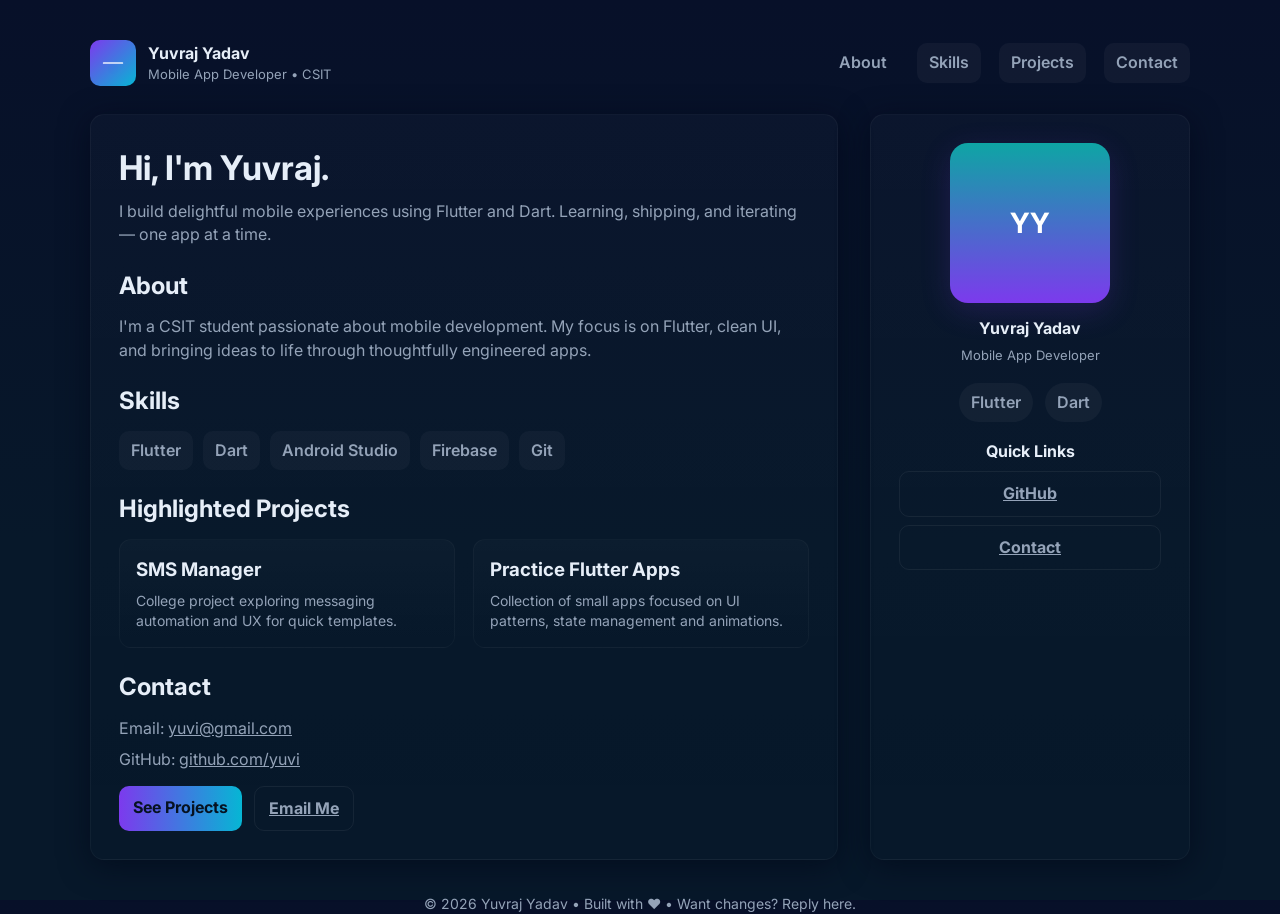
==== Portfolio/index.html @ 91cb7482 "Third" ====
<!doctype html>
<html lang="en">
<head>
    <meta charset="utf-8">
    <meta name="viewport" content="width=device-width,initial-scale=1">
    <meta name="theme-color" content="#0f172a">
    <title>Yuvraj Yadav — Mobile App Developer</title>
    <link href="https://fonts.googleapis.com/css2?family=Inter:wght@300;400;600;700&display=swap" rel="stylesheet">
    <link rel="stylesheet" href="styles.css">
</head>
<body>
    <div class="wrap">
        <header>
            <div class="brand">
                <div class="logo" aria-hidden>
                    <svg width="28" height="28" viewBox="0 0 24 24" fill="none" xmlns="http://www.w3.org/2000/svg"><path d="M4 12h16" stroke="white" stroke-linecap="round" stroke-linejoin="round" stroke-width="1.5" opacity="0.9"/></svg>
                </div>
                <div>
                    <div style="font-weight:700">Yuvraj Yadav</div>
                    <div style="font-size:13px;color:var(--muted)">Mobile App Developer • CSIT</div>
                </div>
            </div>
            <nav>
                <a class="nav" href="#about">About</a>
                <a class="nav" href="#skills">Skills</a>
                <a class="nav" href="#projects">Projects</a>
                <a class="nav" href="#contact">Contact</a>
            </nav>
        </header>

        <main class="hero">
            <section class="card">
                <h1>Hi, I'm Yuvraj.</h1>
                <div class="subtitle">I build delightful mobile experiences using Flutter and Dart. Learning, shipping, and iterating — one app at a time.</div>

                <div class="section">
                    <h2 style="margin:0 0 12px">About</h2>
                    <p style="color:var(--muted);margin:0">I'm a CSIT student passionate about mobile development. My focus is on Flutter, clean UI, and bringing ideas to life through thoughtfully engineered apps.</p>
                </div>

                <div class="section" id="skills">
                    <h2 style="margin:0 0 12px">Skills</h2>
                    <div class="skills">
                        <div class="skill">Flutter</div>
                        <div class="skill">Dart</div>
                        <div class="skill">Android Studio</div>
                        <div class="skill">Firebase</div>
                        <div class="skill">Git</div>
                    </div>
                </div>

                <div class="section" id="projects">
                    <h2 style="margin:0 0 12px">Highlighted Projects</h2>
                    <div class="projects">
                        <article class="project">
                            <h3>SMS Manager</h3>
                            <p>College project exploring messaging automation and UX for quick templates.</p>
                        </article>
                        <article class="project">
                            <h3>Practice Flutter Apps</h3>
                            <p>Collection of small apps focused on UI patterns, state management and animations.</p>
                        </article>
                    </div>
                </div>

                <div class="section" id="contact">
                    <h2 style="margin:0 0 12px">Contact</h2>
                    <p style="margin:0;color:var(--muted)">Email: <a href="mailto:yuvi@gmail.com" style="color:inherit;text-decoration:underline">yuvi@gmail.com</a></p>
                    <p style="margin:8px 0 0;color:var(--muted)">GitHub: <a href="https://github.com/yuvi" target="_blank" rel="noreferrer" style="color:inherit;text-decoration:underline">github.com/yuvi</a></p>
                    <div style="margin-top:14px" class="actions">
                        <a class="btn" href="#projects">See Projects</a>
                        <a class="ghost" href="mailto:yuvi@gmail.com">Email Me</a>
                    </div>
                </div>
            </section>

            <aside class="card me">
                <div class="avatar">YY</div>
                <div style="margin-top:14px;text-align:center">
                    <div style="font-weight:700">Yuvraj Yadav</div>
                    <div style="color:var(--muted);font-size:13px;margin-top:6px">Mobile App Developer</div>
                </div>

                <div class="stats" style="margin-top:18px">
                    <div class="chip">Flutter</div>
                    <div class="chip">Dart</div>
                </div>

                <div style="margin-top:18px;width:100%">
                    <div style="font-weight:700;margin-bottom:8px">Quick Links</div>
                    <div style="display:flex;flex-direction:column;gap:8px">
                        <a class="ghost" href="https://github.com/yuvi" target="_blank" rel="noreferrer">GitHub</a>
                        <a class="ghost" href="#contact">Contact</a>
                    </div>
                </div>
            </aside>
        </main>

        <footer>
            © 2026 Yuvraj Yadav • Built with ❤️ • Want changes? Reply here.
        </footer>
    </div>

    <script src="script.js" defer></script>
</body>
</html>
---- Portfolio/styles.css ----
:root{
  --bg:#0f172a;
  --card:#0b1220;
  --muted:#94a3b8;
  --accent:#7c3aed;
  --glass: rgba(255,255,255,0.04);
  --radius:14px;
  color-scheme: dark;
}
*{box-sizing:border-box}
html,body{height:100%}
body{
  margin:0;
  font-family:Inter,system-ui,Segoe UI,Roboto,Arial;
  background:linear-gradient(180deg,#071029 0%, #07182a 60%);
  color:#e6eef8;
  -webkit-font-smoothing:antialiased;
  -moz-osx-font-smoothing:grayscale;
  line-height:1.45;
  padding:40px 24px;
}
.wrap{max-width:1100px;margin:0 auto}
header{display:flex;align-items:center;justify-content:space-between;gap:16px}
.brand{display:flex;align-items:center;gap:12px}
.logo{width:46px;height:46px;border-radius:10px;background:linear-gradient(135deg,var(--accent),#06b6d4);display:inline-grid;place-items:center;font-weight:700}
.logo svg{filter:drop-shadow(0 6px 20px rgba(124,58,237,0.18))}
nav{display:flex;gap:18px;align-items:center}
a.nav{color:var(--muted);text-decoration:none;font-weight:600;padding:8px 12px;border-radius:10px}
a.nav:hover{color:#fff;background:rgba(255,255,255,0.03)}
.hero{display:grid;grid-template-columns:1fr 320px;gap:32px;margin-top:28px}
.card{background:linear-gradient(180deg, rgba(255,255,255,0.02), transparent);padding:28px;border-radius:var(--radius);box-shadow:0 6px 30px rgba(2,6,23,0.6);border:1px solid rgba(255,255,255,0.04)}
h1{margin:0 0 8px 0;font-size:34px}
.subtitle{color:var(--muted);margin:0 0 18px}
.me{display:flex;flex-direction:column;align-items:center;text-align:center}
.avatar{width:160px;height:160px;border-radius:18px;background:linear-gradient(180deg,#0ea5a4,#7c3aed);display:grid;place-items:center;font-size:28px;font-weight:700;color:white;box-shadow:0 8px 30px rgba(124,58,237,0.18)}
.stats{display:flex;gap:12px;margin-top:14px}
.chip{background:var(--glass);padding:8px 12px;border-radius:999px;color:var(--muted);font-weight:600}
.section{margin-top:22px}
.grid{display:grid;grid-template-columns:repeat(2,1fr);gap:16px}
.skills{display:flex;flex-wrap:wrap;gap:10px}
.skill{background:rgba(255,255,255,0.03);padding:8px 12px;border-radius:10px;color:var(--muted);font-weight:600}
.projects{display:grid;grid-template-columns:repeat(2,1fr);gap:18px}
.project{padding:16px;border-radius:12px;background:linear-gradient(180deg, rgba(255,255,255,0.02), transparent);border:1px solid rgba(255,255,255,0.03)}
.project h3{margin:0 0 8px}
.project p{margin:0;color:var(--muted);font-size:14px}
footer{margin-top:34px;text-align:center;color:var(--muted);font-size:14px}
.actions{display:flex;gap:12px;flex-wrap:wrap}
.btn{background:linear-gradient(90deg,var(--accent),#06b6d4);color:#061221;padding:10px 14px;border-radius:10px;text-decoration:none;font-weight:700}
.ghost{background:transparent;border:1px solid rgba(255,255,255,0.06);padding:10px 14px;border-radius:10px;color:var(--muted);font-weight:700}
/* responsive */
@media (max-width:900px){
  .hero{grid-template-columns:1fr}
  .projects,.grid{grid-template-columns:1fr}
  .avatar{width:140px;height:140px}
}

/* small helpers */
a{color:inherit}
.active-nav{background:rgba(255,255,255,0.04);color:#fff}
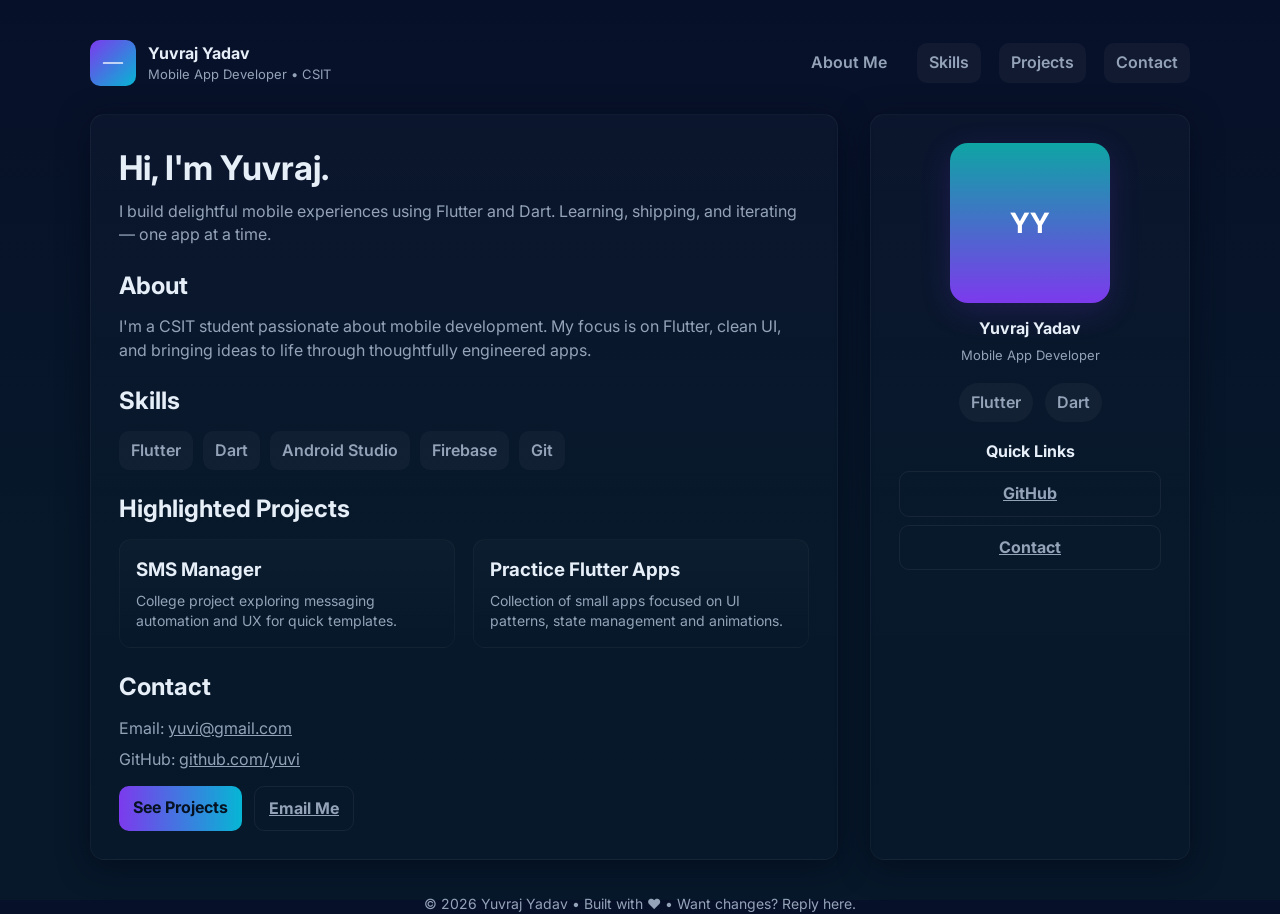
==== commit 8fe2ea7d: "Third" ====
--- a/Portfolio/index.html
+++ b/Portfolio/index.html
@@ -4,7 +4,7 @@
     <meta charset="utf-8">
     <meta name="viewport" content="width=device-width,initial-scale=1">
     <meta name="theme-color" content="#0f172a">
-    <title>Yuvraj Yadav — Mobile App Developer</title>
+    <title>Yuvraj Yadav — Mobile App Developer Flutter</title>
     <link href="https://fonts.googleapis.com/css2?family=Inter:wght@300;400;600;700&display=swap" rel="stylesheet">
     <link rel="stylesheet" href="styles.css">
 </head>
@@ -21,7 +21,7 @@
                 </div>
             </div>
             <nav>
-                <a class="nav" href="#about">About</a>
+                <a class="nav" href="#about">About Me</a>
                 <a class="nav" href="#skills">Skills</a>
                 <a class="nav" href="#projects">Projects</a>
                 <a class="nav" href="#contact">Contact</a>
